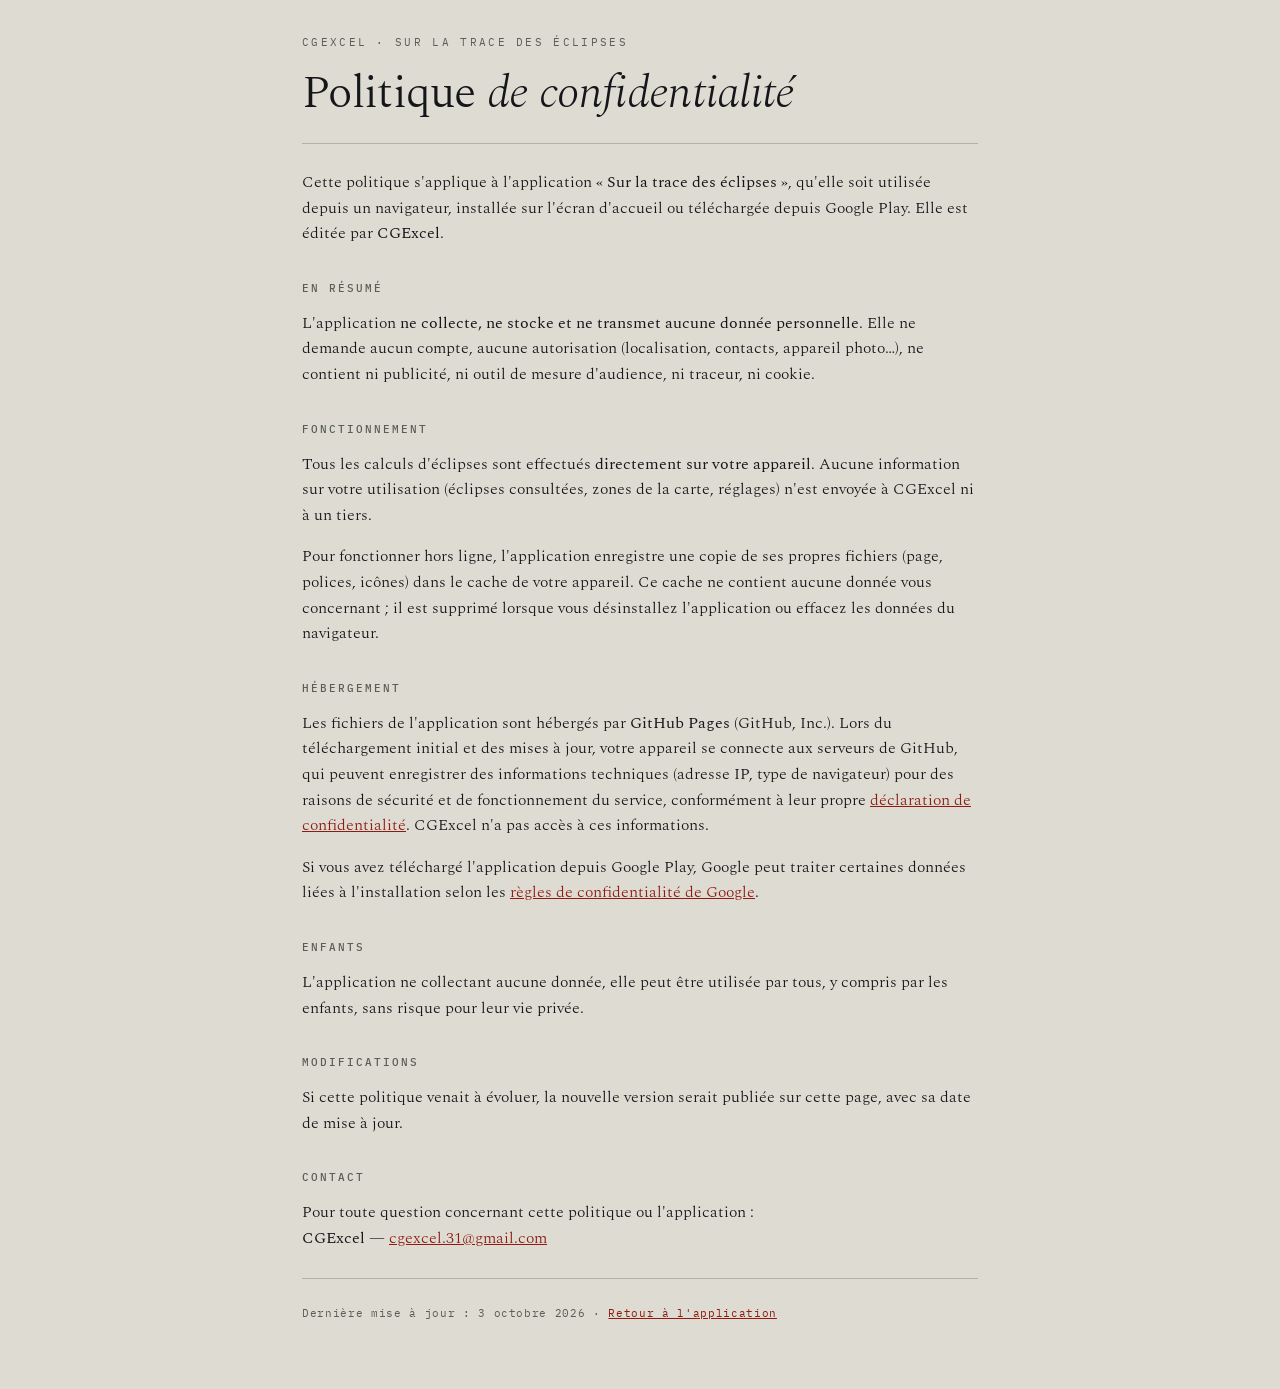
==== confidentialite.html @ 5fa97c63 "Préparer la publication sur Google Play - Polices Spectral et IBM Plex Mono intégrées (fonts/, OFL) " ====
<!DOCTYPE html>
<html lang="fr">
<head>
<meta charset="utf-8">
<meta name="viewport" content="width=device-width, initial-scale=1">
<title>Politique de confidentialité · Sur la trace des éclipses</title>
<meta name="description" content="Politique de confidentialité de l'application « Sur la trace des éclipses », éditée par CGExcel.">
<meta name="theme-color" content="#DEDCD2">
<link rel="icon" href="icon-192.png">
<link rel="stylesheet" href="fonts/fonts.css">
<style>
:root{--paper:#DEDCD2;--ink:#14161A;--ink-soft:#5A5D58;--oxide:#8E1B12;--rule:#B4B2A6}
*{box-sizing:border-box}
html,body{margin:0;padding:0}
body{background:var(--paper);color:var(--ink);
  font-family:"Spectral",Georgia,"Times New Roman",serif;-webkit-font-smoothing:antialiased}
.wrap{max-width:720px;margin:0 auto;padding:34px 22px 56px}
.eyebrow{font-family:"IBM Plex Mono",ui-monospace,monospace;font-size:10.5px;
  letter-spacing:.22em;text-transform:uppercase;color:var(--ink-soft);margin:0 0 18px}
h1{font-size:clamp(28px,5.5vw,46px);font-weight:300;line-height:1.05;margin:0;letter-spacing:-.015em}
h1 em{font-style:italic;font-weight:300}
hr{height:1px;background:var(--rule);margin:26px 0;border:0}
h2{font-family:"IBM Plex Mono",ui-monospace,monospace;font-size:11px;font-weight:500;
  letter-spacing:.18em;text-transform:uppercase;color:var(--ink-soft);margin:34px 0 10px}
p,li{font-size:16px;line-height:1.6;font-weight:300}
ul{padding-left:20px}
strong{font-weight:400}
a{color:var(--oxide)}
.fine{font-family:"IBM Plex Mono",ui-monospace,monospace;font-size:11px;letter-spacing:.06em;color:var(--ink-soft)}
@media (max-width:640px){.wrap{padding:22px 16px 40px}}
</style>
</head>
<body>
<div class="wrap">
  <p class="eyebrow">CGExcel · Sur la trace des éclipses</p>
  <h1>Politique <em>de confidentialité</em></h1>
  <hr>

  <p>Cette politique s'applique à l'application <strong>« Sur la trace des éclipses »</strong>,
     qu'elle soit utilisée depuis un navigateur, installée sur l'écran d'accueil ou
     téléchargée depuis Google Play. Elle est éditée par <strong>CGExcel</strong>.</p>

  <h2>En résumé</h2>
  <p>L'application <strong>ne collecte, ne stocke et ne transmet aucune donnée personnelle</strong>.
     Elle ne demande aucun compte, aucune autorisation (localisation, contacts, appareil photo…),
     ne contient ni publicité, ni outil de mesure d'audience, ni traceur, ni cookie.</p>

  <h2>Fonctionnement</h2>
  <p>Tous les calculs d'éclipses sont effectués <strong>directement sur votre appareil</strong>.
     Aucune information sur votre utilisation (éclipses consultées, zones de la carte, réglages)
     n'est envoyée à CGExcel ni à un tiers.</p>
  <p>Pour fonctionner hors ligne, l'application enregistre une copie de ses propres fichiers
     (page, polices, icônes) dans le cache de votre appareil. Ce cache ne contient aucune donnée
     vous concernant ; il est supprimé lorsque vous désinstallez l'application ou effacez les
     données du navigateur.</p>

  <h2>Hébergement</h2>
  <p>Les fichiers de l'application sont hébergés par <strong>GitHub Pages</strong> (GitHub, Inc.).
     Lors du téléchargement initial et des mises à jour, votre appareil se connecte aux serveurs
     de GitHub, qui peuvent enregistrer des informations techniques (adresse IP, type de navigateur)
     pour des raisons de sécurité et de fonctionnement du service, conformément à leur propre
     <a href="https://docs.github.com/fr/site-policy/privacy-policies/github-general-privacy-statement">déclaration de confidentialité</a>.
     CGExcel n'a pas accès à ces informations.</p>
  <p>Si vous avez téléchargé l'application depuis Google Play, Google peut traiter certaines
     données liées à l'installation selon les
     <a href="https://policies.google.com/privacy?hl=fr">règles de confidentialité de Google</a>.</p>

  <h2>Enfants</h2>
  <p>L'application ne collectant aucune donnée, elle peut être utilisée par tous, y compris
     par les enfants, sans risque pour leur vie privée.</p>

  <h2>Modifications</h2>
  <p>Si cette politique venait à évoluer, la nouvelle version serait publiée sur cette page,
     avec sa date de mise à jour.</p>

  <h2>Contact</h2>
  <p>Pour toute question concernant cette politique ou l'application :<br>
     <strong>CGExcel</strong> — <a href="mailto:cgexcel.31@gmail.com">cgexcel.31@gmail.com</a></p>

  <hr>
  <p class="fine">Dernière mise à jour : 3 octobre 2026 · <a href="./">Retour à l'application</a></p>
</div>
</body>
</html>
---- fonts/fonts.css ----
/* Polices embarquées (SIL Open Font License 1.1, voir OFL.txt) — remplace l'appel à Google Fonts.
   Spectral © The Spectral Project Authors ; IBM Plex Mono © IBM Corp. */
/* latin-ext */
@font-face {
  font-family: 'IBM Plex Mono';
  font-style: normal;
  font-weight: 400;
  font-display: swap;
  src: url(ibm-plex-mono-400-latin-ext.woff2) format('woff2');
  unicode-range: U+0100-02BA, U+02BD-02C5, U+02C7-02CC, U+02CE-02D7, U+02DD-02FF, U+0304, U+0308, U+0329, U+1D00-1DBF, U+1E00-1E9F, U+1EF2-1EFF, U+2020, U+20A0-20AB, U+20AD-20C0, U+2113, U+2C60-2C7F, U+A720-A7FF;
}
/* latin */
@font-face {
  font-family: 'IBM Plex Mono';
  font-style: normal;
  font-weight: 400;
  font-display: swap;
  src: url(ibm-plex-mono-400-latin.woff2) format('woff2');
  unicode-range: U+0000-00FF, U+0131, U+0152-0153, U+02BB-02BC, U+02C6, U+02DA, U+02DC, U+0304, U+0308, U+0329, U+2000-206F, U+20AC, U+2122, U+2191, U+2193, U+2212, U+2215, U+FEFF, U+FFFD;
}
/* latin-ext */
@font-face {
  font-family: 'IBM Plex Mono';
  font-style: normal;
  font-weight: 500;
  font-display: swap;
  src: url(ibm-plex-mono-500-latin-ext.woff2) format('woff2');
  unicode-range: U+0100-02BA, U+02BD-02C5, U+02C7-02CC, U+02CE-02D7, U+02DD-02FF, U+0304, U+0308, U+0329, U+1D00-1DBF, U+1E00-1E9F, U+1EF2-1EFF, U+2020, U+20A0-20AB, U+20AD-20C0, U+2113, U+2C60-2C7F, U+A720-A7FF;
}
/* latin */
@font-face {
  font-family: 'IBM Plex Mono';
  font-style: normal;
  font-weight: 500;
  font-display: swap;
  src: url(ibm-plex-mono-500-latin.woff2) format('woff2');
  unicode-range: U+0000-00FF, U+0131, U+0152-0153, U+02BB-02BC, U+02C6, U+02DA, U+02DC, U+0304, U+0308, U+0329, U+2000-206F, U+20AC, U+2122, U+2191, U+2193, U+2212, U+2215, U+FEFF, U+FFFD;
}
/* latin-ext */
@font-face {
  font-family: 'Spectral';
  font-style: italic;
  font-weight: 300;
  font-display: swap;
  src: url(spectral-300-italic-latin-ext.woff2) format('woff2');
  unicode-range: U+0100-02BA, U+02BD-02C5, U+02C7-02CC, U+02CE-02D7, U+02DD-02FF, U+0304, U+0308, U+0329, U+1D00-1DBF, U+1E00-1E9F, U+1EF2-1EFF, U+2020, U+20A0-20AB, U+20AD-20C0, U+2113, U+2C60-2C7F, U+A720-A7FF;
}
/* latin */
@font-face {
  font-family: 'Spectral';
  font-style: italic;
  font-weight: 300;
  font-display: swap;
  src: url(spectral-300-italic-latin.woff2) format('woff2');
  unicode-range: U+0000-00FF, U+0131, U+0152-0153, U+02BB-02BC, U+02C6, U+02DA, U+02DC, U+0304, U+0308, U+0329, U+2000-206F, U+20AC, U+2122, U+2191, U+2193, U+2212, U+2215, U+FEFF, U+FFFD;
}
/* latin-ext */
@font-face {
  font-family: 'Spectral';
  font-style: normal;
  font-weight: 300;
  font-display: swap;
  src: url(spectral-300-latin-ext.woff2) format('woff2');
  unicode-range: U+0100-02BA, U+02BD-02C5, U+02C7-02CC, U+02CE-02D7, U+02DD-02FF, U+0304, U+0308, U+0329, U+1D00-1DBF, U+1E00-1E9F, U+1EF2-1EFF, U+2020, U+20A0-20AB, U+20AD-20C0, U+2113, U+2C60-2C7F, U+A720-A7FF;
}
/* latin */
@font-face {
  font-family: 'Spectral';
  font-style: normal;
  font-weight: 300;
  font-display: swap;
  src: url(spectral-300-latin.woff2) format('woff2');
  unicode-range: U+0000-00FF, U+0131, U+0152-0153, U+02BB-02BC, U+02C6, U+02DA, U+02DC, U+0304, U+0308, U+0329, U+2000-206F, U+20AC, U+2122, U+2191, U+2193, U+2212, U+2215, U+FEFF, U+FFFD;
}
/* latin-ext */
@font-face {
  font-family: 'Spectral';
  font-style: normal;
  font-weight: 400;
  font-display: swap;
  src: url(spectral-400-latin-ext.woff2) format('woff2');
  unicode-range: U+0100-02BA, U+02BD-02C5, U+02C7-02CC, U+02CE-02D7, U+02DD-02FF, U+0304, U+0308, U+0329, U+1D00-1DBF, U+1E00-1E9F, U+1EF2-1EFF, U+2020, U+20A0-20AB, U+20AD-20C0, U+2113, U+2C60-2C7F, U+A720-A7FF;
}
/* latin */
@font-face {
  font-family: 'Spectral';
  font-style: normal;
  font-weight: 400;
  font-display: swap;
  src: url(spectral-400-latin.woff2) format('woff2');
  unicode-range: U+0000-00FF, U+0131, U+0152-0153, U+02BB-02BC, U+02C6, U+02DA, U+02DC, U+0304, U+0308, U+0329, U+2000-206F, U+20AC, U+2122, U+2191, U+2193, U+2212, U+2215, U+FEFF, U+FFFD;
}
/* latin-ext */
@font-face {
  font-family: 'Spectral';
  font-style: normal;
  font-weight: 600;
  font-display: swap;
  src: url(spectral-600-latin-ext.woff2) format('woff2');
  unicode-range: U+0100-02BA, U+02BD-02C5, U+02C7-02CC, U+02CE-02D7, U+02DD-02FF, U+0304, U+0308, U+0329, U+1D00-1DBF, U+1E00-1E9F, U+1EF2-1EFF, U+2020, U+20A0-20AB, U+20AD-20C0, U+2113, U+2C60-2C7F, U+A720-A7FF;
}
/* latin */
@font-face {
  font-family: 'Spectral';
  font-style: normal;
  font-weight: 600;
  font-display: swap;
  src: url(spectral-600-latin.woff2) format('woff2');
  unicode-range: U+0000-00FF, U+0131, U+0152-0153, U+02BB-02BC, U+02C6, U+02DA, U+02DC, U+0304, U+0308, U+0329, U+2000-206F, U+20AC, U+2122, U+2191, U+2193, U+2212, U+2215, U+FEFF, U+FFFD;
}
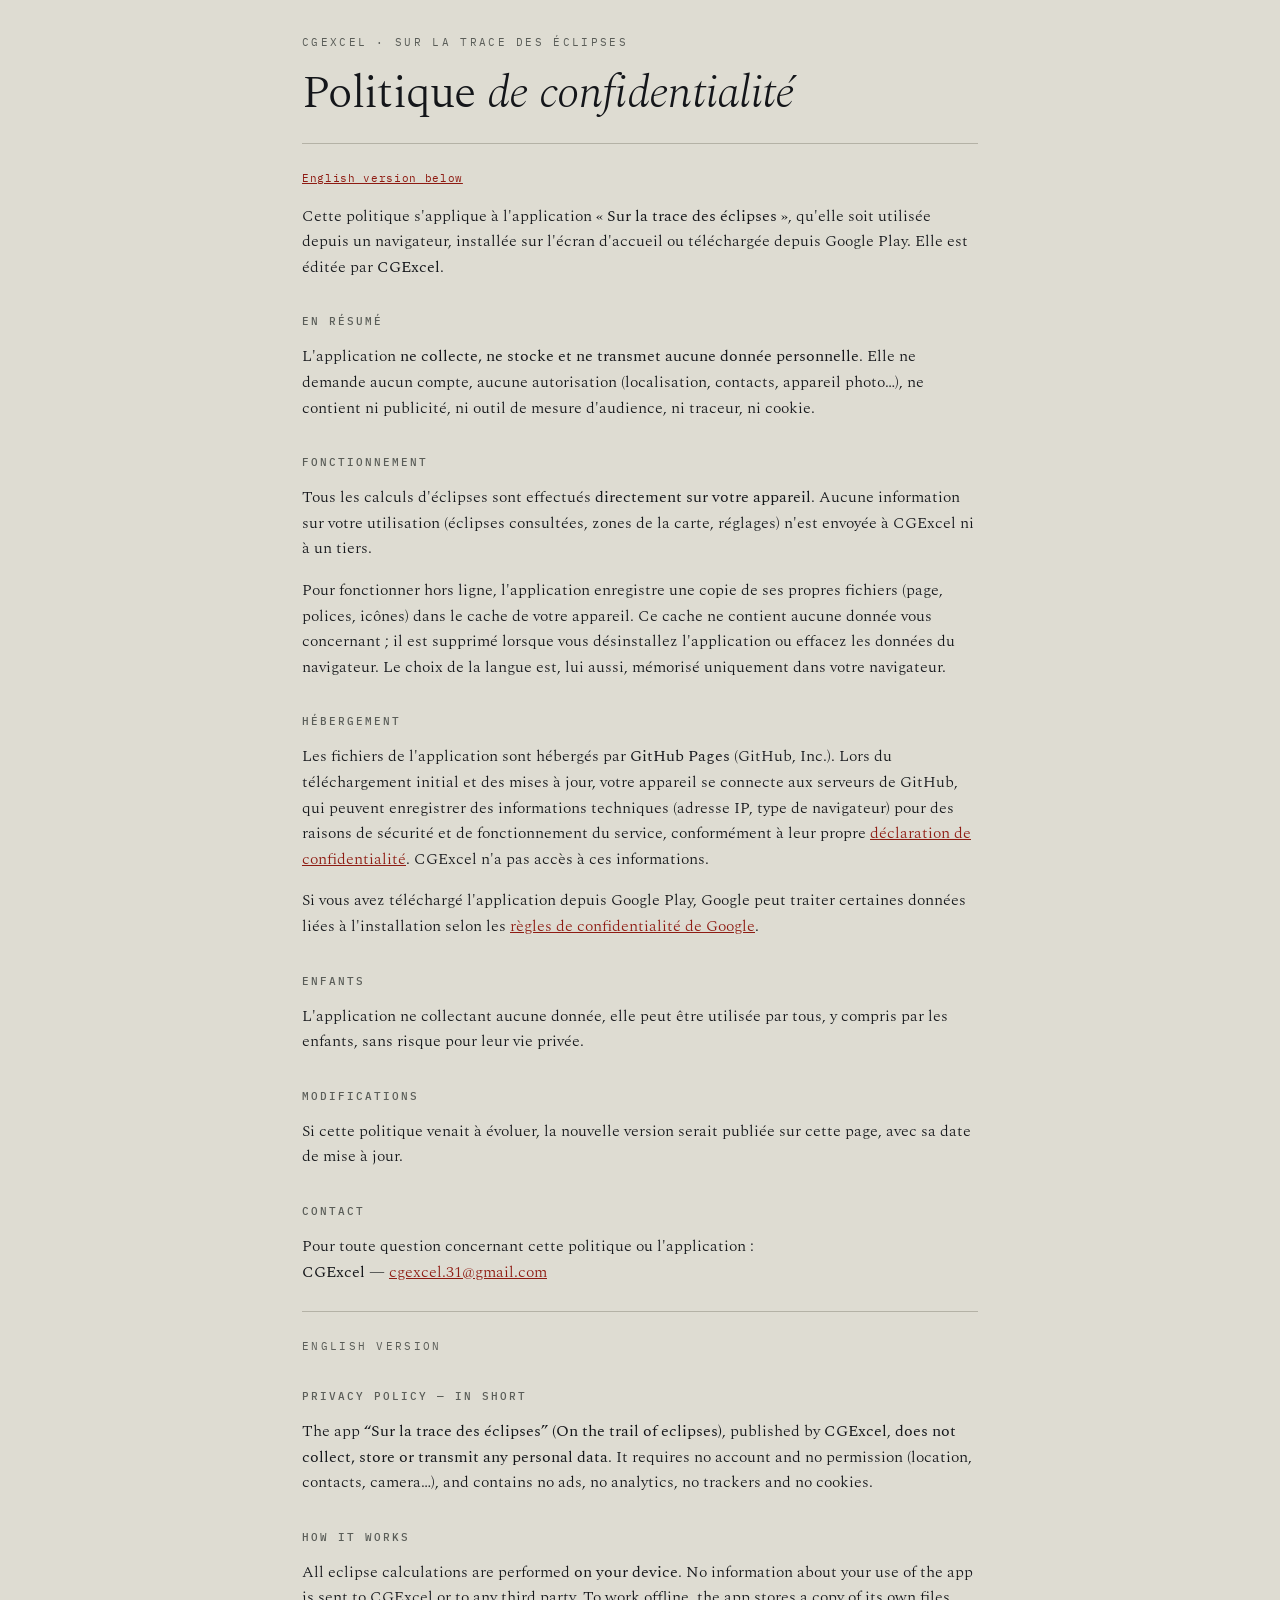
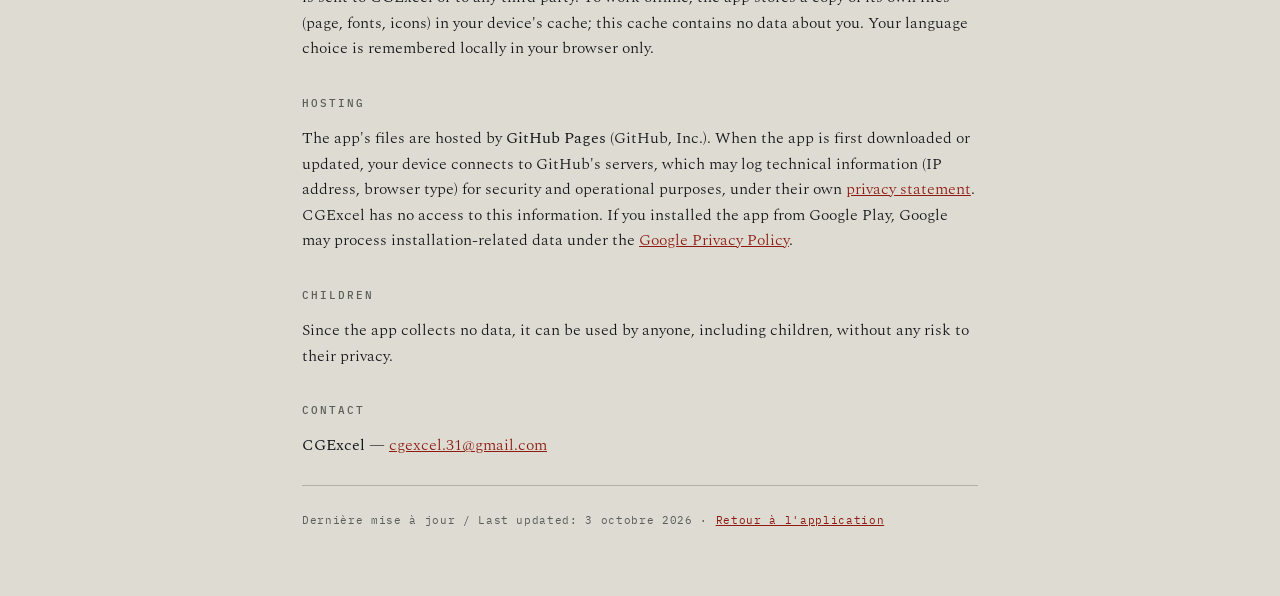
==== commit d8232809: "Version anglaise avec sélecteur de langue FR | EN - Sélecteur en haut à droite, français par défaut," ====
--- a/confidentialite.html
+++ b/confidentialite.html
@@ -36,6 +36,8 @@
   <h1>Politique <em>de confidentialité</em></h1>
   <hr>
 
+  <p class="fine"><a href="#en" lang="en">English version below</a></p>
+
   <p>Cette politique s'applique à l'application <strong>« Sur la trace des éclipses »</strong>,
      qu'elle soit utilisée depuis un navigateur, installée sur l'écran d'accueil ou
      téléchargée depuis Google Play. Elle est éditée par <strong>CGExcel</strong>.</p>
@@ -52,7 +54,7 @@
   <p>Pour fonctionner hors ligne, l'application enregistre une copie de ses propres fichiers
      (page, polices, icônes) dans le cache de votre appareil. Ce cache ne contient aucune donnée
      vous concernant ; il est supprimé lorsque vous désinstallez l'application ou effacez les
-     données du navigateur.</p>
+     données du navigateur. Le choix de la langue est, lui aussi, mémorisé uniquement dans votre navigateur.</p>
 
   <h2>Hébergement</h2>
   <p>Les fichiers de l'application sont hébergés par <strong>GitHub Pages</strong> (GitHub, Inc.).
@@ -78,7 +80,33 @@
      <strong>CGExcel</strong> — <a href="mailto:cgexcel.31@gmail.com">cgexcel.31@gmail.com</a></p>
 
   <hr>
-  <p class="fine">Dernière mise à jour : 3 octobre 2026 · <a href="./">Retour à l'application</a></p>
+  <p class="eyebrow" id="en" lang="en">English version</p>
+  <div lang="en">
+  <h2>Privacy policy — in short</h2>
+  <p>The app <strong>“Sur la trace des éclipses” (On the trail of eclipses)</strong>, published by
+     <strong>CGExcel</strong>, <strong>does not collect, store or transmit any personal data</strong>.
+     It requires no account and no permission (location, contacts, camera…), and contains no ads,
+     no analytics, no trackers and no cookies.</p>
+  <h2>How it works</h2>
+  <p>All eclipse calculations are performed <strong>on your device</strong>. No information about your use
+     of the app is sent to CGExcel or to any third party. To work offline, the app stores a copy of its own
+     files (page, fonts, icons) in your device's cache; this cache contains no data about you. Your language
+     choice is remembered locally in your browser only.</p>
+  <h2>Hosting</h2>
+  <p>The app's files are hosted by <strong>GitHub Pages</strong> (GitHub, Inc.). When the app is first downloaded
+     or updated, your device connects to GitHub's servers, which may log technical information (IP address,
+     browser type) for security and operational purposes, under their own
+     <a href="https://docs.github.com/en/site-policy/privacy-policies/github-general-privacy-statement">privacy statement</a>.
+     CGExcel has no access to this information. If you installed the app from Google Play, Google may process
+     installation-related data under the <a href="https://policies.google.com/privacy">Google Privacy Policy</a>.</p>
+  <h2>Children</h2>
+  <p>Since the app collects no data, it can be used by anyone, including children, without any risk to their privacy.</p>
+  <h2>Contact</h2>
+  <p><strong>CGExcel</strong> — <a href="mailto:cgexcel.31@gmail.com">cgexcel.31@gmail.com</a></p>
+  </div>
+
+  <hr>
+  <p class="fine">Dernière mise à jour / Last updated: 3 octobre 2026 · <a href="./">Retour à l'application</a></p>
 </div>
 </body>
 </html>
